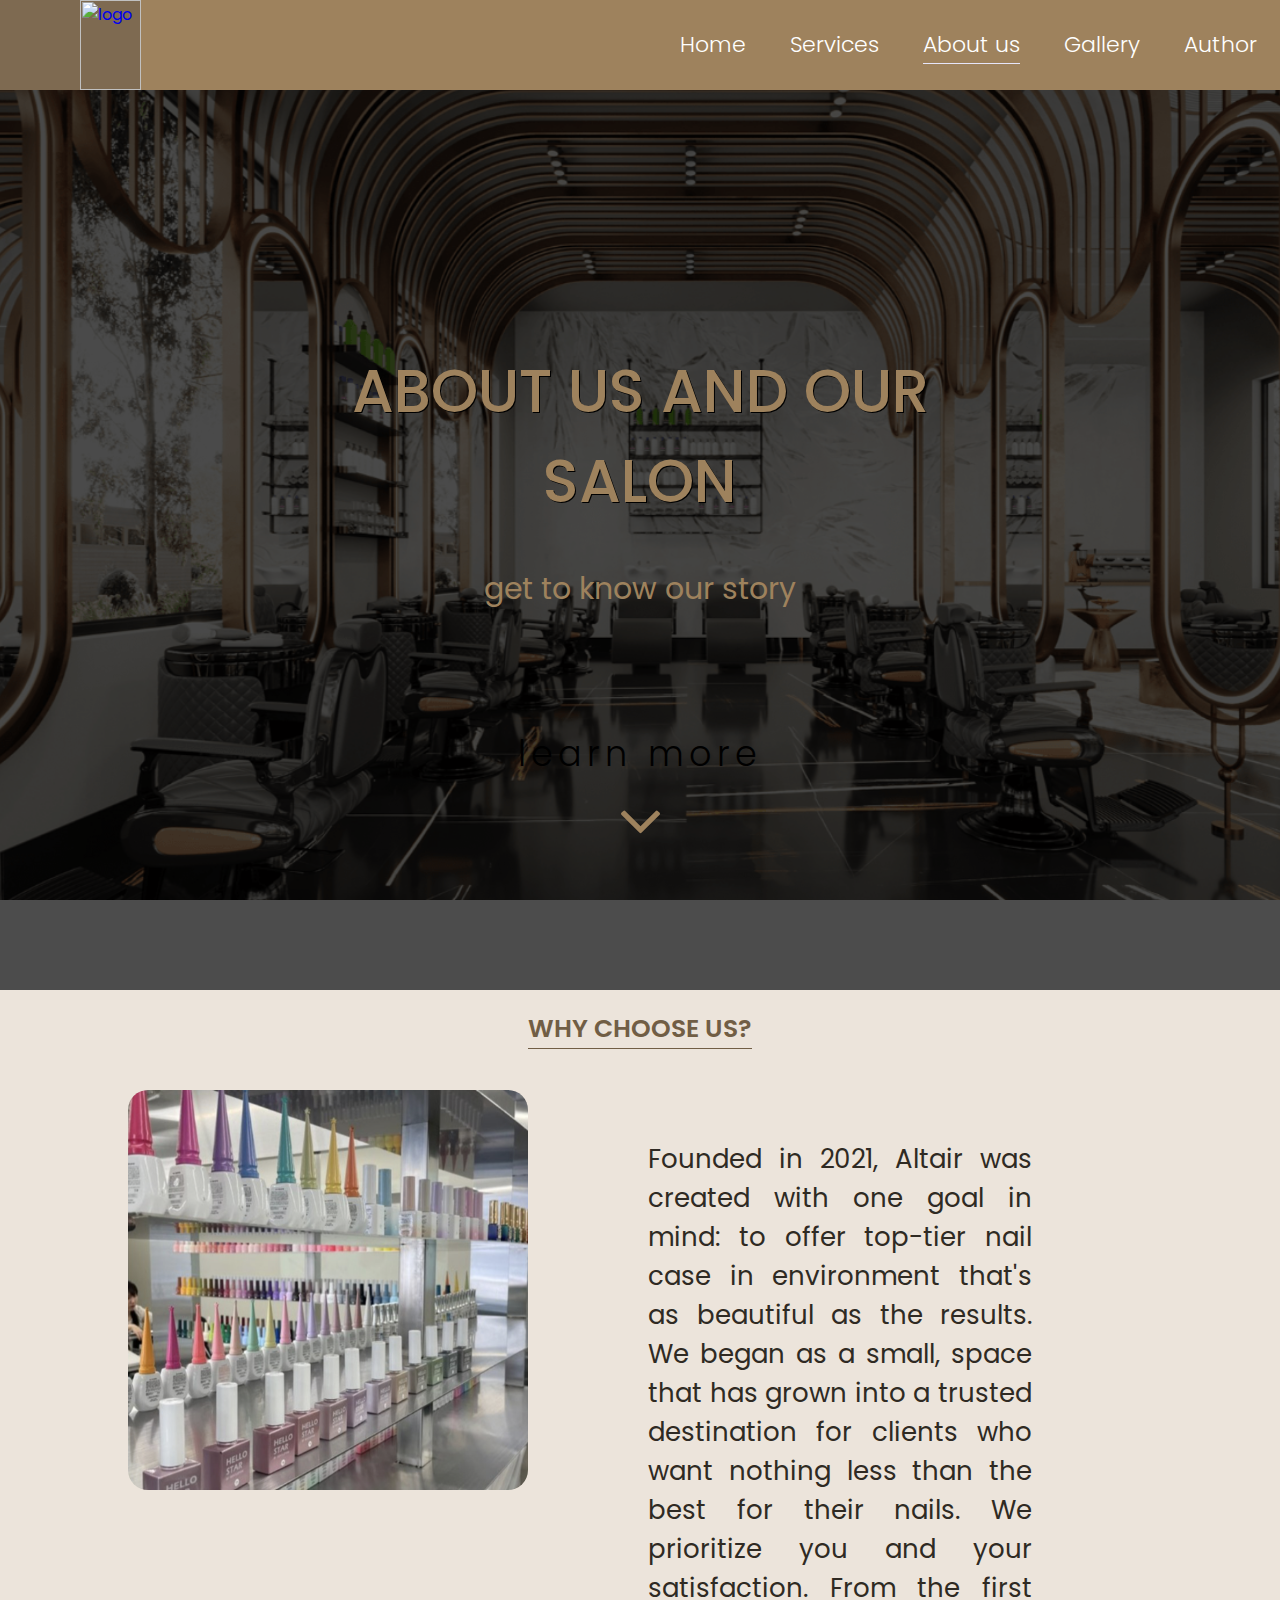
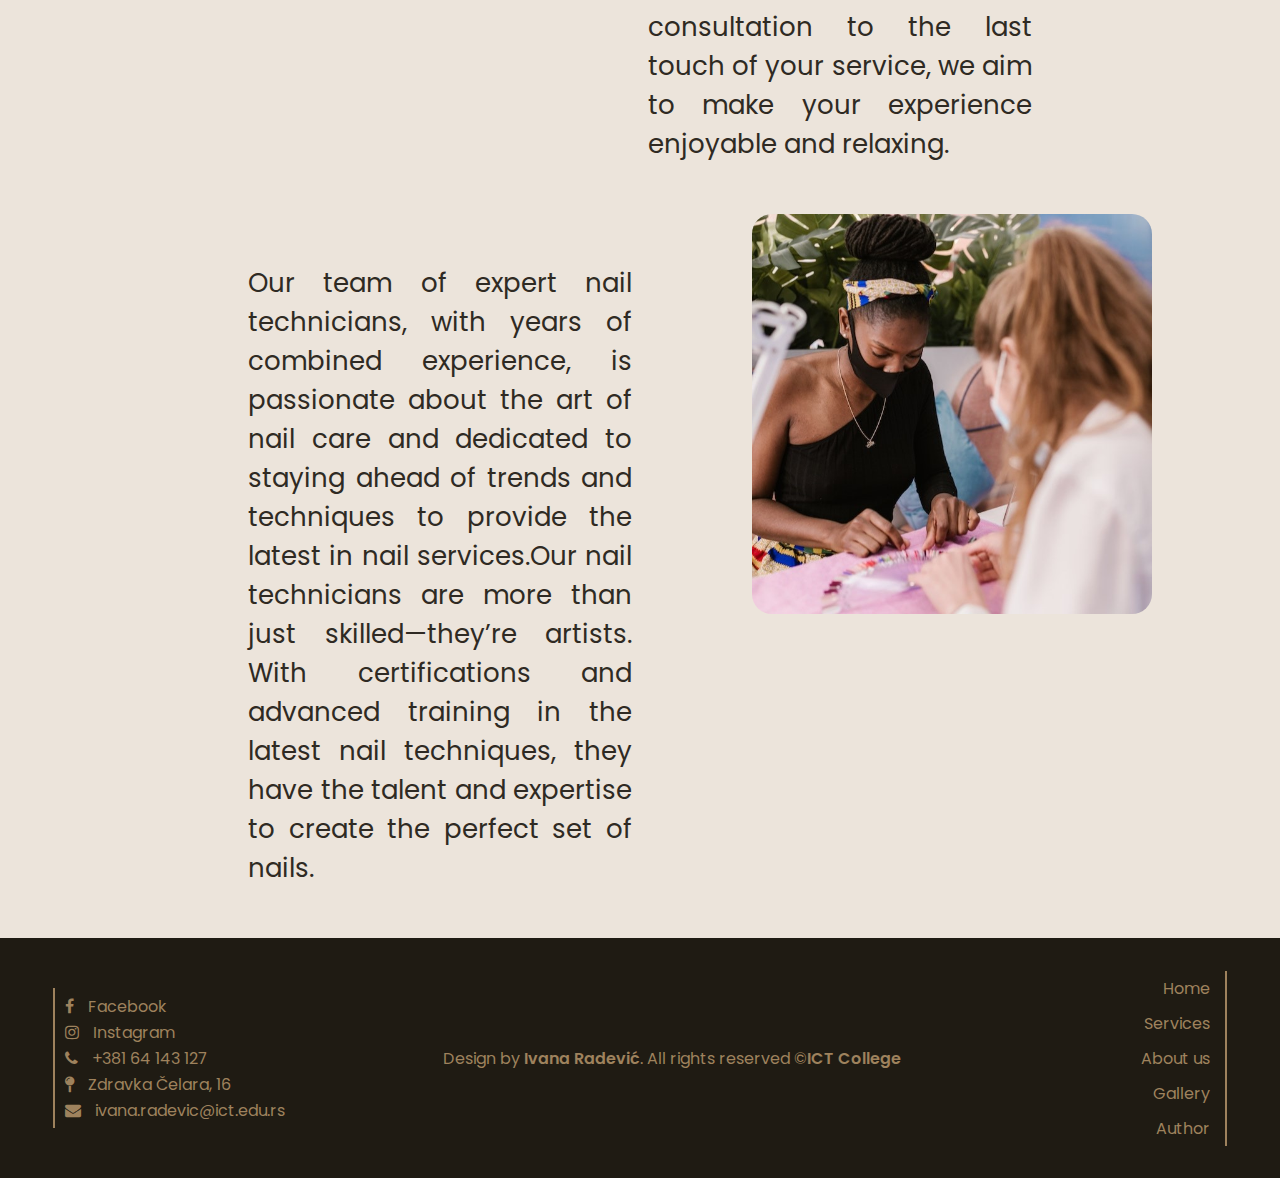
==== about-us.html @ 2d7dde16 "Add files via upload" ====
﻿<html lang="en">
<head>
    <link rel="stylesheet" type="text/css" href="css/style.css" />
    <meta charset="utf-8" />
    <meta name="keywords" content="Nails, Beauty salon, Altair, Manicure, About " />
    <meta name="description" content="Get to know us while reading this page.">
    <link rel="icon" href="img/beige-logo.jpg" />
    <!--font start-->
    <link rel="preconnect" href="https://fonts.googleapis.com">
    <link rel="preconnect" href="https://fonts.gstatic.com" crossorigin>
    <link href="https://fonts.googleapis.com/css2?family=Poppins:ital,wght@0,100;0,200;0,300;0,400;0,500;0,600;0,700;0,800;0,900;1,100;1,200;1,300;1,400;1,500;1,600;1,700;1,800;1,900&display=swap" rel="stylesheet">
    <!--font end-->
    <!--icons start-->
    <link rel="stylesheet" href="https://cdnjs.cloudflare.com/ajax/libs/font-awesome/4.7.0/css/font-awesome.min.css">
    <!--icons end-->
    <title>Altair</title>
</head>
<body>
    <!--header start-->
    <header>
        <div id="logo">
            <a href="index.html">
                <img src="img/logo-beige.jpg" alt="logo" />
            </a>
        </div>
        <nav id="nav">
            <ul>
                <li><a href="index.html">Home</a></li>
                <li><a href="services.html">Services</a></li>
                <li><a href="about-us.html" class="active">About us</a></li>
                <li><a href="gallery.html">Gallery</a></li>
                <li><a href="author.html">Author</a></li>
            </ul>
        </nav>
    </header>
    <!--header end-->
    <!--main start-->

    <div id="third-header" class="bg-img">
        <div class="center">
            <h1><span>About us and our salon</span></h1>
            <h2>get to know our story</h2>
            <h3>learn more</h3>
            <div class="arrow">
                <a href="#middle-div">
                    <i class="fa fa-angle-down"></i>
                </a>
            </div>
        </div>

    </div>
    <div id="middle-div" class="offers">
        <h2>Why choose us?</h2>
    </div>

    <div id="section">
        <div class="article">
            <img src="img/nail-material1.png" alt="material" />
            <p>Founded in 2021, Altair was created with one goal in mind: to offer top-tier nail case in environment that's as beautiful as the results. We began as a small, space that has grown into a trusted destination for clients who want nothing less than the best for their nails. We prioritize you and your satisfaction. From the first consultation to the last touch of your service, we aim to make your experience enjoyable and relaxing.</p>
        </div>
        <div class="article">
            <p>
                Our team of expert nail technicians, with years of combined experience, is passionate about the art of nail care and dedicated to staying ahead of trends and techniques to provide the latest in nail services.Our nail technicians are more than just skilled—they’re artists. With certifications and advanced training in the latest nail techniques, they have the talent and expertise to create the perfect set of nails.
            </p>

            <img src="img/work1.jpg" alt="nail tech" />
        </div>
    </div>
    <!--main end-->
    <!--footer start-->
    <footer id="footer">
        <div class="socials">
            <ul>
                <li>
                    <a href="https://www.facebook.com/" target="_blank">
                        <i class="fa fa-facebook-f">

                        </i>
                        Facebook
                    </a>
                </li>
                <li>
                    <a href="https://www.instagram.com/" target="_blank">
                        <i class="fa fa-instagram"></i>
                        Instagram
                    </a>
                </li>
                <li>
                    <i class="fa fa-phone"></i>
                    +381 64 143 127
                </li>
                <li>
                    <i class="fa fa-map-pin"></i>
                    Zdravka Čelara, 16
                </li>
                <li>
                    <i class="fa fa-envelope"></i>
                    ivana.radevic@ict.edu.rs
                </li>
            </ul>
        </div>
        <div class="footer-center">
            <p>
                Design by <span>Ivana Radević</span>. All rights reserved &copy;<span>ICT College</span>

            </p>
        </div>
        <div class="footer-links">
            <ul>
                <li><a href="index.html">Home</a></li>
                <li><a href="services.html">Services</a></li>
                <li><a href="about-us.html">About us</a></li>
                <li><a href="gallery.html">Gallery</a></li>
                <li><a href="author.html">Author</a></li>

            </ul>
        </div>
    </footer>
    <!--footer end-->
</body>
</html>
---- css/style.css ----
﻿* {
    margin: 0;
    padding: 0;
    box-sizing: border-box;
    font-family: 'Poppins', sans-serif;
    scroll-behavior: smooth;
}

header {
    width: 100%;
    height: 90px;
    display: flex;
    flex-direction: row;
    justify-content:space-between;
    background-color: #9e825d;
}
#logo {
    width: 11%;
    height: 100%;
    background-color: #7e6a51;
    padding-left: 80px;
}
  

ul {
    list-style-type: none;
}
img {
      height: 100%
    }
#nav{
    width: 50%;
    height:100%;
    padding-top: 28px;
    
}
#nav a {
        text-decoration: none;
        color: #ffffff;
        transition: all 0.3s ease-in;
}
#nav ul li {
    list-style-type: none;
    display: inline;
    padding-left: 40px;
    font-size: 22px;
    font-weight:300;
}
nav ul li a:hover, .active {
    border-bottom: 1px solid #E6E6FA;
    padding: 3px 0px;
}
#fourth-header {
    background-image: url(../img/nails-h3.png);
}
#main, #second-header, #third-header, #fourth-header {
    width: 100%;
    height: 900px;
    background-attachment: fixed;
    display: flex;
    flex-direction: column;
    align-items: center;
}
#main {
    background-image: url(../img/header-one.png);
}

.bg-img {
    width: 100%;
    background-position: center;
    background-size: cover;
    background-repeat: no-repeat;
    position: relative;
  
}
.center {
    background-color: rgba(0, 0, 0, 0.7);
    width: 100%;
    height: inherit;
 
   padding: 20% 20%;
}
    .center h1 {
        text-align: center;
        font-weight: 500;
        color: #9e825d;
        text-transform: uppercase;
        font-size:45px;
    }
    .center span, .gallery-center span {
        text-shadow: rgba(0, 0, 0, 1) 1px 1px;
    }


.button {
    display: flex;
    justify-content: center;
    padding-top: 80px;
    
}
    .button a {
        text-decoration: none;
        color: #9e825d;
        
    }
    .button h2 {
        text-align: center;
        width: 190px;
        background-color: rgba(0, 0, 0, 0.7);
        text-transform: uppercase;
        border-radius: 14px;
        border: 1px solid #7e6a51;
        font-weight: 300;
        transition: all 0.3s ease-in;
    }

    .button a:hover {
        background-color: #7e6a51;
        border-radius: 15px;
    }
#content {
    
    display: flex;
    flex-direction: column;
}
    .details{
        height: 120px;
        width: 100%;
        padding: 30px 20px ;
        
    }
    .details p {
         color: #2f2a23;
         font-size: 25px;
         text-align: center;
    }
.offers {
    width: 100%;
    height: 30px;
    padding: 60px 20px;
}
.offers h2 {
   
    text-align: center;
    text-transform: uppercase;
    font-weight: 600;
    font-size: 25px;
    color: #715e45;
    border-bottom: 1px solid #715e45;
    justify-self: center;
}
#offering h2 {
    width: 200px;
}
.circles {
    width: 100%;
    height: 430px;
    display: flex;
    padding-top: 50px;
    justify-content: space-around;
}
.circle {
    width: 33%;
    height: 250px;
    flex-direction: column;
}
    .circle img {
        border-radius: 50%;
    }
.circle {
    text-align: center;
    color: #2f2a23;
    font-size: 18px;
   
}
.circle h3{
    font-weight:300;
    padding-top: 15px;

}
    .circle img:hover {
        transform: scale(1.05);
        cursor: pointer;
    }
    .more-about {
        width: 100%;
        height: 1000px;
        display: flex;
        flex-direction: column;
    }
.more-about-block{
    width: 100%;
    height: 50%;
    display: flex;
    flex-direction:row;


}
#block-1{
    padding-bottom:25px;
}
.explanation, .pic {
    width: 50%;
    height: 100%;
   
}
.explanation{
    padding: 40px 40px;
   
}
    .explanation p {
        color: #2f2a23;
        font-size: 25px;
        padding-top: 70px;
        font-weight:300;
       
    }
#nail-tech {
    
    background-image: url(../img/nail-techh.jpg);
}
.pic {
    background-repeat: no-repeat;
    background-position: center;
    background-size: cover;
    border-radius: 20px;
    
}
#brown-nails {
    background-image: url(../img/brown-nails.jpg);
}
#block-2{
    padding-top:25px;
}

#quick-book-block{
    width:100%;
    height: 250px;
}
#quick-book {
    height: 290px;
    width: 100%;
    display: flex;
    flex-direction: row;
    padding:40px 0;
}
#picture {
    width: 20%;
    height: 100%;
    background-image: url(../img/altair-pic.jpg);
    background-repeat: no-repeat;
    background-position: center;
    background-size: cover;
    border-radius:15px 0px 0px 15px;
}
#book-block {
    width: 80%;
    height: 100%;
    display: flex;
    flex-direction: column;
    background-color: rgba(65,56,41,0.9);
    border-radius: 0px 15px 15px 0px;
   
}
#to-book{
    padding-top:35px;
}
#to-book h2 {
    text-align: center;
    font-weight: 400;
    color: #9e825d;
    text-transform: uppercase;
    font-size: 30px;
}
#to-book span {
    text-shadow: rgba(0, 0, 0, 1) 1px 1px;
}
#book-button {
    display: flex;
    justify-content: center;
    padding-top: 40px;
}
    #book-button a {
        text-decoration: none;
        color: #9e825d;
    }
    #book-button h3 {
        text-align: center;
        width: 190px;
        background-color: rgba(0, 0, 0, 0.7);
        text-transform: uppercase;
        border-radius: 14px;
        border: 1px solid #7e6a51;
        font-weight: 300;
        transition: all 0.3s ease-in;
    }
    #book-button a:hover {
        background-color: #7e6a51;
        border-radius: 15px;
    }
#footer {
    
    width: 100%;
    height: 240px;
    background-color: #1f1b13;
    display: flex;
    flex-direction:row;
    justify-content: space-around;
    align-items: center;
}
.socials {
    width: 20%;
    display: block;
    text-align: left;
    padding-top: 5px;
    padding-bottom: 5px;
    border-left: 2px solid #9e825d;
}
.socials ul {
    list-style-type: none;
}
#footer a {
    color: #9e825d;
    text-decoration:none;
}
.fa {
    color: #9e825d;
    font-size: large;
    padding: 5px 10px;
}
.socials li {
    color: #9e825d;
}
.footer-center {
    width: 40%;
    text-align: center;
    color: #9e825d;
}
    .footer-center span {
        font-weight: 600;
    }
.footer-links {
    width: 15%;
    text-align: right;
    padding-right: 15px;
    border-right: 2px solid #9e825d;
}
    .footer-links a {
        color: #9e825d;
        text-decoration: none;
    }
    .footer-links ul li {
        padding: 5px 0px;
    }


#third-header {
    background-image: url(../img/n-salon.png);
    position: relative;
}
#second-header {
    background-image: url(../img/nails-bg.png);
    position:relative;
}
    #second-header h2, #third-header h2, #fourth-header h2 {
        text-align: center;
        font-weight: 400;
        color: #9e825d;
        font-size: 30px;
    }
    #second-header h1, #third-header h1 {
        padding-bottom: 40px;
        font-size: 60px;
    }
@keyframes pColor {
    from {
        color: #755f44;
    }

    to {
        color: #f3d9b9;
    }
}
#second-header .center{
    padding-top:15%;
   
}
#second-header h3, #third-header h3 {
    padding-top: 15%;
    text-align: center;
    font-size: 35px;
    letter-spacing: 5px;
    font-weight: 300;
    animation: pColor 2s infinite alternate;
}
.arrow {
    display:flex;
    width: 100%;
    flex-direction:row;
    justify-content:center;
}
    .arrow .fa {
        font-size: 70px;
   
        animation: pColor 2s infinite alternate;
    }


#service-main {
    width: 100%;
   
    display: flex;
    flex-direction: column;
    background-color: #d2c4b4;
    
}

#prices {
    height: 900px;
    width: 80%;
    display: block;
    flex-direction: column;
    margin: 60px auto;
}




#programs h2 {
    text-align: center;
    text-transform: uppercase;
    font-size: 30px;
    font-weight: 400;
    color: #2f2a23;
    width: 300px;
}
#programs {
    padding-top: 35px;
    border-bottom: 1px solid #2f2a23;
    width: 300px;
    justify-self: center;
}
.serv-block {
    width: 100%;
    height: 400px;
    display: flex;
    justify-content: space-around;
    padding-top: 5%;
   
}
.serv {
    width: 25%;
    height: 250px;
    border: 1px solid #d2c4b4;
    border-radius: 35px;
    background-color: #fbfaf8;
    position: relative;
   
}

.serv h3 {
    color: #2f2a23;
    text-align: left;
    padding: 5% 8%;
}
    .serv  p {
        color: #2f2a23;
        text-align: left;
        padding: 5% 8%;
    }

 .serv h3{
     text-align: left;
     padding-top:20px;
     font-weight:600;
 }
    .serv h4 {
        color: #2f2a23;
        font-weight: 500;
        
    }
.program-price {
    position: absolute;
    top:20px;
    right:10px;
}

.serv:hover {
    transform: scale(1.05);
    cursor: pointer;
}
#booking-block {
    display: flex;
 
    width: 80%;
    margin: 60px auto;
}
#prices, #booking-form {
 
    background-color: #ece4db;
    
    border: 1px solid #2f2a23;
    border-radius:25px;
}
#hours{
    width:30%;
    height:250px;
    margin: auto;
}
    #hours .material-icons {
        text-align: center;
        font-size: 150px;
        font-weight: 100;
        color: #2f2a23;
        margin:0px 150px;
    }
    #hours h2 {
        text-align: center;
        color: #2f2a23;
        font-weight: 400;
    }
    #hours p {
        text-align: center;
        color: #2f2a23;
        font-weight: 400;
    }

    #booking-form h1 {
        padding-top:20px;
        text-align: center;
        color: #2f2a23;
        font-weight:500;
    }
#booking-form {
    display: flex;
    width: 100%;
  
    flex-direction:column;
   
}
.f-booking {
    padding: 10px;
    
}
form{
    padding:20px;
    display:flex;
    justify-content:space-around;
    width:90%;
}
#form-b1 #form-b1{
  flex-direction:column;
  width:50%;
  padding-left:20px;
  
}
.f-booking input, textarea, #service {
    width: 400px;
    border: none;
    font-size: 12px;
    padding: 15px;
    margin: 5px 0;
    border-radius:15px;
}
button {
    border: none;
    text-decoration: none;
    background-color: transparent;
    
}

#submit{
    padding: 40px 120px;
}

#send-button {
    width: 100px;
    text-align: center;
    text-indent: 0px;
    border: 1px solid #2f2a23;
    transition: all 400ms;
    letter-spacing: 3px;
    padding: 5px 2px;
    font-size: 14px;
    background-color: rgba(0, 0, 0, 0.2);
    text-transform: uppercase;
    border-radius: 14px;
    transition: all 0.3s ease-in;
    color: #7e6a51;
}
    #send-button:hover {
        background-color: #7e6a51;
      
    }
#middle-div {
    width: 100%;
    height: 100px;
    padding: 20px;
    background-color: #ece4db;
}

#section {
    display: flex;
    flex-direction: column;
    width: 100%;
    justify-content: space-evenly;
}
.article {
    width: 80%;
    display: flex;
    justify-content: space-evenly;
    margin: 0 auto;
}
    .article img {
        width: 400px;
        margin: 0px auto;
        margin-bottom: 50px;
        border-radius:20px;
    }
    .article p {
        font-size: 26px;
        padding: 50px 120px;
        text-align: justify;
        color: #2f2a23;
    }
#section {
    background-color: #ece4db;
}
.author-content {
    
    width: 100%;
    height: 650px;
    display: flex;
    justify-content: center;
    background-color: #ece4db;
    
}
.content-box {
    width: 40%;
    height: inherit;
    background-repeat: no-repeat;
    background-position: center;
    background-size: cover;
  
}
.author-content img {
    height: 600px;
    transition: all 400ms;
    box-shadow: 0px 0px 20px #9e825d;
    border-radius:30px;
    
}
.author-content img:hover {
    transform: scale(1.05);
    cursor: pointer;
}
    .author-content h2 {
    color: #9e825d;
    letter-spacing: 4px;
    padding: 20px 0;
    font-size: 28px;
    font-weight: 400;
}
.center-author {
    margin: 0 auto;
    width: 95%;
    height: inherit;
    text-align: center;
    display: flex;
    justify-content: center;
    padding: 20px 0px;
    background-color: #ece4db;
}
.middle-div-author p, #author-head h2 {
    padding-top: 45px;
    font-size: 32px;
    color: #9e825d;
    font-weight: 400;
    border-bottom: 1px solid #9e825d;
    text-align: center;
}
.author-content p {
    color: #2f2a23;
    padding-bottom: 20px;
    font-size: 22px;
}
#author-head {
    width: 300px;
    text-align: center;
    justify-self: center;
}
.middle-div-author {
    background-color: #ece4db;
}
.gallery-center {
    width: 700px;
    text-align: center;
    justify-self: center;
    position: relative;

    
}
    .gallery-center h1 {
        text-align: center;
        border-bottom: 2px solid #9e825d;
        padding-top: 30px;
        color: #9e825d;
        text-transform: uppercase;
        font-size: 45px;
    }
.main-gallery {
    
    width: 100%;
    display:flex;
    padding-top:30px;
}
.gallery-container {
    margin: 0px auto;
    width: 70%;
    height: 450px;
    display: flex;
    justify-content: center;
    gap: 10px;
}
    .gallery-container img {
        width: 10%;
        height: 100%;
        object-fit: cover;
        border-radius: 10px;
        border: 1px solid #2f2a23;
        transition: all ease-in-out 0.5s;
        
    }
    .gallery-container img:hover{
        width:25%
    }

.middle-div-gallery {
    
    padding-top: 45px;
    font-size: 32px;
    color: #9e825d;
    font-weight: 400;
    text-align: center;
    padding-bottom:30px;
}
    .middle-div-gallery h2 {
        text-align: center;
        color: #9e825d;
        font-weight:400;
        font-size:30px;
    }
#gallery-column{
    display:flex;
    flex-direction:column;
    justify-content:center;
    column-gap:30px;
    margin-bottom:60px;
}
#x-mas h2 {
    color: #9e0609;
}
#x-mas h1 {
    color: #9e0609;
    border-bottom: 2px solid #044a04;
}
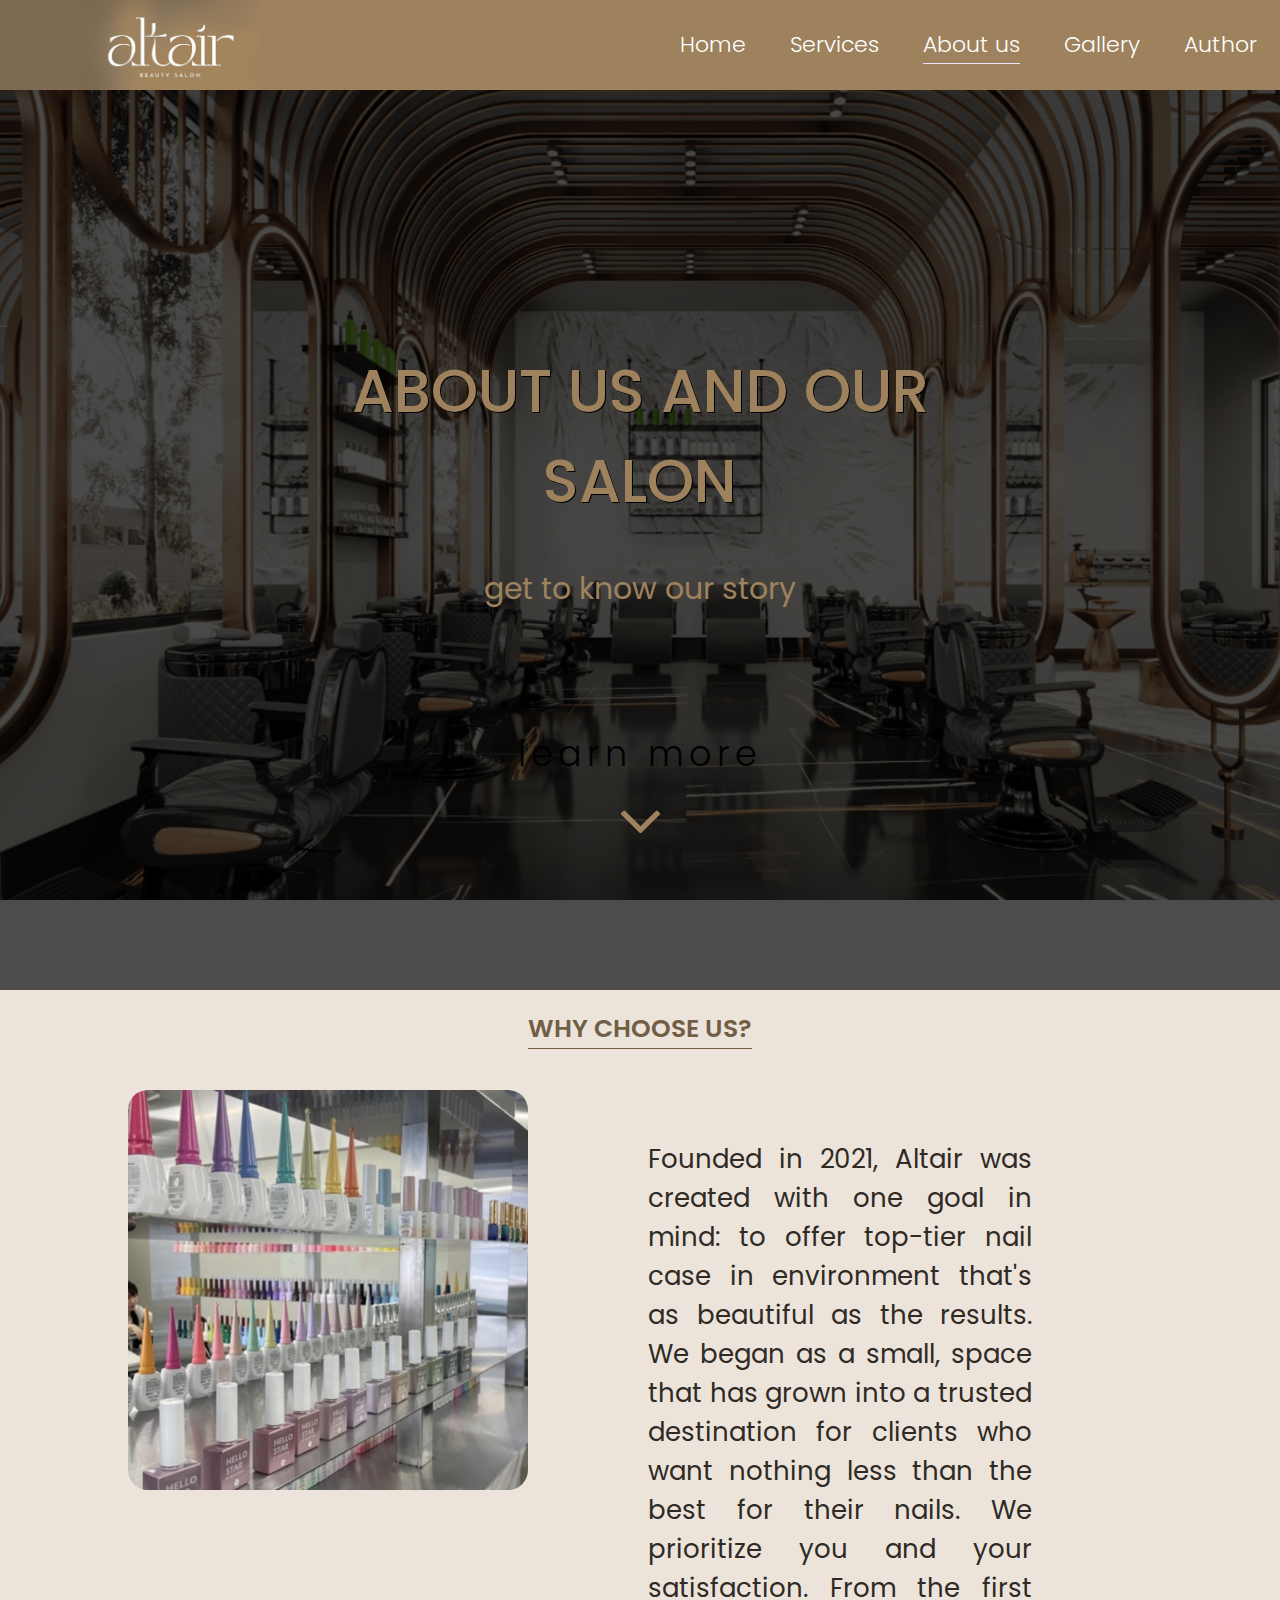
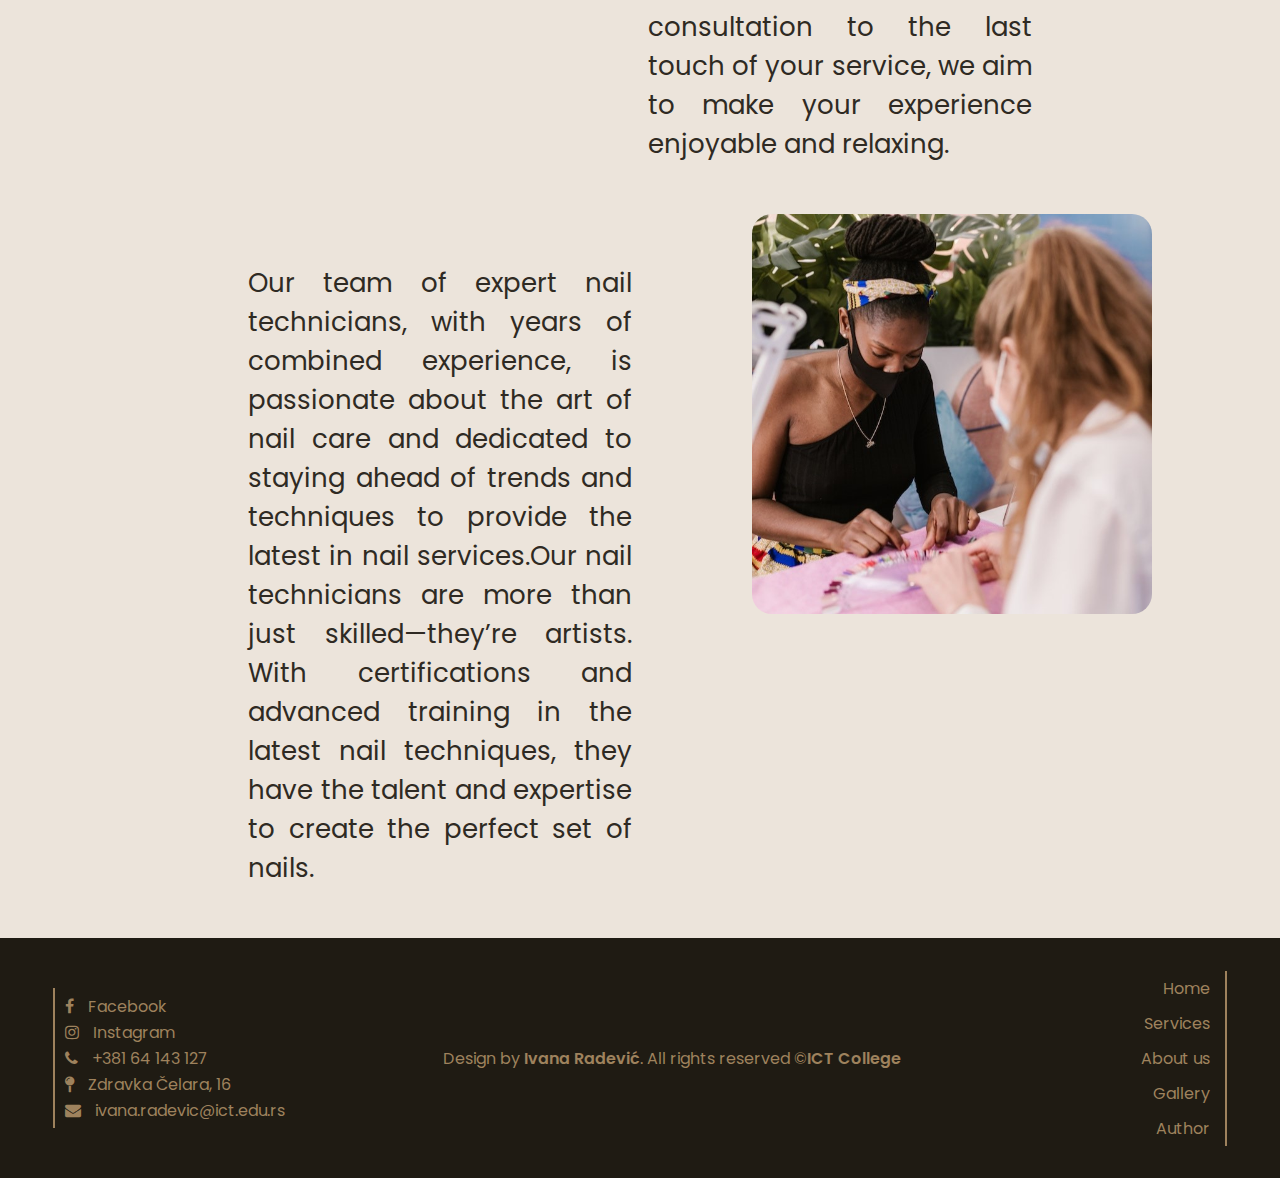
==== commit e4572eb8: "Update about-us.html" ====
--- a/about-us.html
+++ b/about-us.html
@@ -4,7 +4,7 @@
     <meta charset="utf-8" />
     <meta name="keywords" content="Nails, Beauty salon, Altair, Manicure, About " />
     <meta name="description" content="Get to know us while reading this page.">
-    <link rel="icon" href="img/beige-logo.jpg" />
+    <link rel="icon" href="img/beige-logo.JPG" />
     <!--font start-->
     <link rel="preconnect" href="https://fonts.googleapis.com">
     <link rel="preconnect" href="https://fonts.gstatic.com" crossorigin>
@@ -20,7 +20,7 @@
     <header>
         <div id="logo">
             <a href="index.html">
-                <img src="img/logo-beige.jpg" alt="logo" />
+                <img src="img/logo-beige.JPG" alt="logo" />
             </a>
         </div>
         <nav id="nav">
@@ -118,4 +118,4 @@
     </footer>
     <!--footer end-->
 </body>
-</html>+</html>
--- a/css/style.css
+++ b/css/style.css
@@ -247,7 +247,7 @@
 #picture {
     width: 20%;
     height: 100%;
-    background-image: url(../img/altair-pic.jpg);
+    background-image: url(../img/altair-pic.JPG);
     background-repeat: no-repeat;
     background-position: center;
     background-size: cover;
@@ -764,4 +764,4 @@
     color: #9e0609;
     border-bottom: 2px solid #044a04;
 }
-   +   
